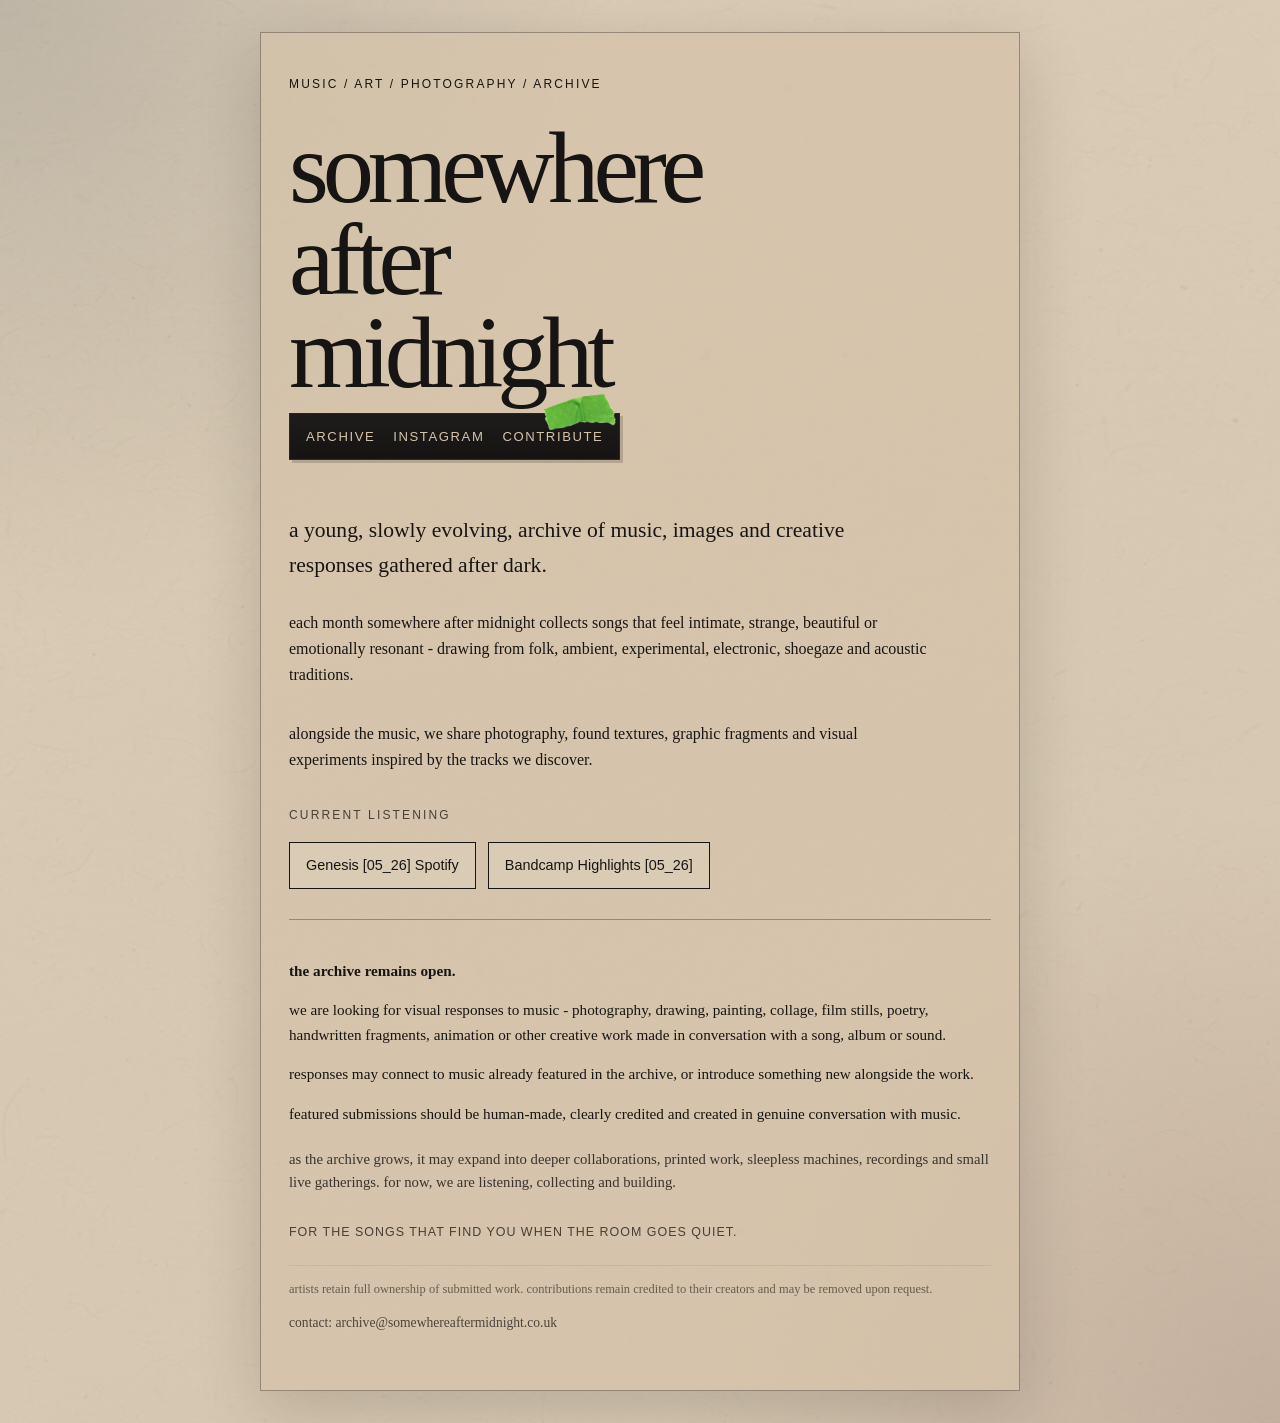
==== index.html @ 9c4469f3 "Add files via upload" ====
<!DOCTYPE html>
<html lang="en">
<head>
  <meta charset="UTF-8" />
  <meta name="viewport" content="width=device-width, initial-scale=1.0" />
  <link rel="icon" type="image/png" href="favicon.png">
  <title>somewhere after midnight</title>

  <style>
    :root {
      --ink: #171513;
      --paper: #d6c4aa;
      --brown: #8a6248;
      --blue: #3d4e5f;
      --green: #4e5a46;
      --burgundy: #6d3f45;
      --fog: #c9c7bd;
    }

    * {
      box-sizing: border-box;
    }

    body {
      margin: 0;
      font-family: Georgia, "Times New Roman", serif;
      background-color: var(--paper);
      background-image: url("images/paper-grain.jpg");
      background-size: 700px;
      background-repeat: repeat;
      color: var(--ink);
      line-height: 1.6;
    }

    .page {
      min-height: 100vh;
      display: flex;
      align-items: center;
      justify-content: center;
      padding: 32px 18px;
      background:
        radial-gradient(circle at top left, rgba(61,78,95,0.18), transparent 32%),
        radial-gradient(circle at bottom right, rgba(109,63,69,0.18), transparent 32%),
        linear-gradient(rgba(214,196,170,0.82), rgba(214,196,170,0.82)),
        url("images/paper-grain.jpg"),
        var(--paper);
      background-size: auto, auto, auto, 1400px, auto;
    }

    .card {
      width: 100%;
      max-width: 760px;
      border: 1px solid rgba(23,21,19,0.35);
      background: rgba(214,196,170,0.72);
      padding: 42px 28px;
      box-shadow: 0 18px 60px rgba(23,21,19,0.16);
    }

    .eyebrow,
    .listen-eyebrow,
    .nav,
    .small {
      font-family: Arial, sans-serif;
      text-transform: uppercase;
      letter-spacing: 0.08em;
    }

    .eyebrow {
      letter-spacing: 0.18em;
      font-size: 0.75rem;
      margin-bottom: 28px;
    }

    h1 {
      font-size: clamp(2.8rem, 9vw, 6.4rem);
      line-height: 0.9;
      font-weight: 400;
      margin: 0 0 14px;
      letter-spacing: -0.06em;
    }

    .hero-tape {
  position: absolute;

  width: 80px;

  top: -20px;
  right: 0px;

  transform: rotate(-7deg);

  pointer-events: none;
}

    .nav {
  display: inline-flex;
  flex-wrap: wrap;
  gap: 18px;

  position: relative;

  background:
    linear-gradient(
      rgba(255,255,255,0.03),
      rgba(0,0,0,0.05)
    ),
    var(--ink);

  color: var(--paper);

  padding: 12px 16px;
  margin: 0 0 32px;

  font-family: Arial, sans-serif;
  font-size: 0.82rem;
  text-transform: uppercase;
  letter-spacing: 0.12em;

  border: 1px solid rgba(255,255,255,0.08);
  box-shadow: 3px 3px 0 rgba(23,21,19,0.18);
}

.nav a {
  color: var(--paper);
  text-decoration: none;
}

.nav a:hover {
  opacity: 0.75;
}

.nav span {
  display: none;
}

    .intro {
      max-width: 620px;
      font-size: clamp(1.1rem, 2.4vw, 1.35rem);
      margin-bottom: 28px;
    }

    .description {
      max-width: 640px;
      margin-bottom: 34px;
      font-size: 1rem;
    }

    .listen-eyebrow {
      letter-spacing: 0.18em;
      font-size: 0.75rem;
      margin-bottom: 16px;
      opacity: 0.75;
    }

    .links {
      display: flex;
      flex-wrap: wrap;
      gap: 12px;
      margin-bottom: 30px;
    }

    a.button {
      display: inline-block;
      border: 1px solid var(--ink);
      color: var(--ink);
      text-decoration: none;
      padding: 11px 16px;
      font-family: Arial, sans-serif;
      font-size: 0.9rem;
      background: rgba(255,255,255,0.12);
    }

    a.button:hover {
      background: var(--ink);
      color: var(--paper);
    }

    .submit {
      border-top: 1px solid rgba(23,21,19,0.35);
      padding-top: 24px;
      font-size: 0.95rem;
    }

    .submit strong {
      font-weight: 700;
    }

    .future {
      margin-top: 22px;
      font-size: 0.92rem;
      opacity: 0.82;
    }

    .small {
      margin-top: 28px;
      font-size: 0.78rem;
      opacity: 0.75;
    }

    .rights {
      margin-top: 22px;
      padding-top: 14px;
      border-top: 1px solid rgba(23,21,19,0.12);
      font-size: 0.78rem;
      opacity: 0.58;
      line-height: 1.5;
    }

    .contact {
      font-size: 0.85rem;
      opacity: 0.72;
    }

    @media (max-width: 820px) {
      .page {
        padding: 18px 10px;
        align-items: flex-start;
      }

      .card {
        padding: 30px 22px;
        max-width: 100%;
        overflow: hidden;
      }

      .eyebrow {
        font-size: 0.58rem;
        letter-spacing: 0.14em;
      }

       .hero-tape {
    width: 60px;

    top: -20px;
    right: -5px;
  }

      .nav {
  font-size: 0.62rem;
  gap: 10px;
  padding: 6px 10px;
  margin-bottom: 20px;
}

      h1 {
        font-size: clamp(3rem, 16vw, 4.4rem);
        line-height: 0.9;
        letter-spacing: -0.075em;
      }

      .intro {
        font-size: 1.25rem;
        line-height: 1.5;
      }

      .description,
      .submit {
        font-size: 0.98rem;
      }

      .links {
        flex-direction: column;
      }

      a.button {
        width: 100%;
        text-align: center;
      }

      .small {
        font-size: 0.72rem;
        line-height: 1.6;
      }

      .rights,
      .contact {
        font-size: 0.82rem;
        overflow-wrap: anywhere;
        word-break: break-word;
      }
    }
  </style>
</head>

<body>
  <main class="page">
    <section class="card">

      <div class="eyebrow">music / art / photography / archive</div>

      <h1>somewhere<br />after<br />midnight</h1>

<div class="nav">
  <a href="archive/">archive</a>
  <a href="https://www.instagram.com/aftermidnight.archive">instagram</a>
  <a href="https://docs.google.com/forms/d/e/1FAIpQLScp1iqGb6Q67rZItI5lgPVKomq35A_J7nNQKUDaHJps1_-Ydw/viewform?usp=publish-editor">contribute</a>
<img src="images/tape.png" class="hero-tape" alt="">
</div>

      <p class="intro">
        a young, slowly evolving, archive of music, images and creative responses gathered after dark.
      </p>

      <p class="description">
        each month somewhere after midnight collects songs that feel intimate, strange, beautiful or emotionally resonant - drawing from folk, ambient, experimental, electronic, shoegaze and acoustic traditions.
      </p>

      <p class="description">
        alongside the music, we share photography, found textures, graphic fragments and visual experiments inspired by the tracks we discover.
      </p>

      <div class="listen-eyebrow">current listening</div>

      <div class="links">
        <a class="button"
           href="https://open.spotify.com/playlist/2b0OfR3LPBjZNXqh3cYZJq?si=fatMV1UbR8G2mc1WmxhvGA&pi=NFl-7i9NSRGnd"
           target="_blank"
           rel="noopener noreferrer">
          Genesis [05_26] Spotify
        </a>

        <a class="button"
           href="https://bandcamp.com/somewhereaftermidnight/playlist/genesis-0526?from=collection&ui_context=playlists"
           target="_blank"
           rel="noopener">
          Bandcamp Highlights [05_26]
        </a>
      </div>

      <div class="submit">
        <p><strong>the archive remains open.</strong></p>

        <p>
          we are looking for visual responses to music - photography, drawing, painting, collage, film stills, poetry, handwritten fragments, animation or other creative work made in conversation with a song, album or sound.
        </p>

        <p>
          responses may connect to music already featured in the archive, or introduce something new alongside the work.
        </p>

        <p>
           featured submissions should be human-made, clearly credited and created in genuine conversation with music.
        </p>

        <p class="future">
          as the archive grows, it may expand into deeper collaborations, printed work, sleepless machines, recordings and small live gatherings. for now, we are listening, collecting and building.
        </p>
      </div>

      <div class="small">for the songs that find you when the room goes quiet.</div>

      <p class="rights">
        artists retain full ownership of submitted work. contributions remain credited to their creators and may be removed upon request.
      </p>

      <p class="contact">contact: archive@somewhereaftermidnight.co.uk</p>

    </section>
  </main>
</body>
</html>
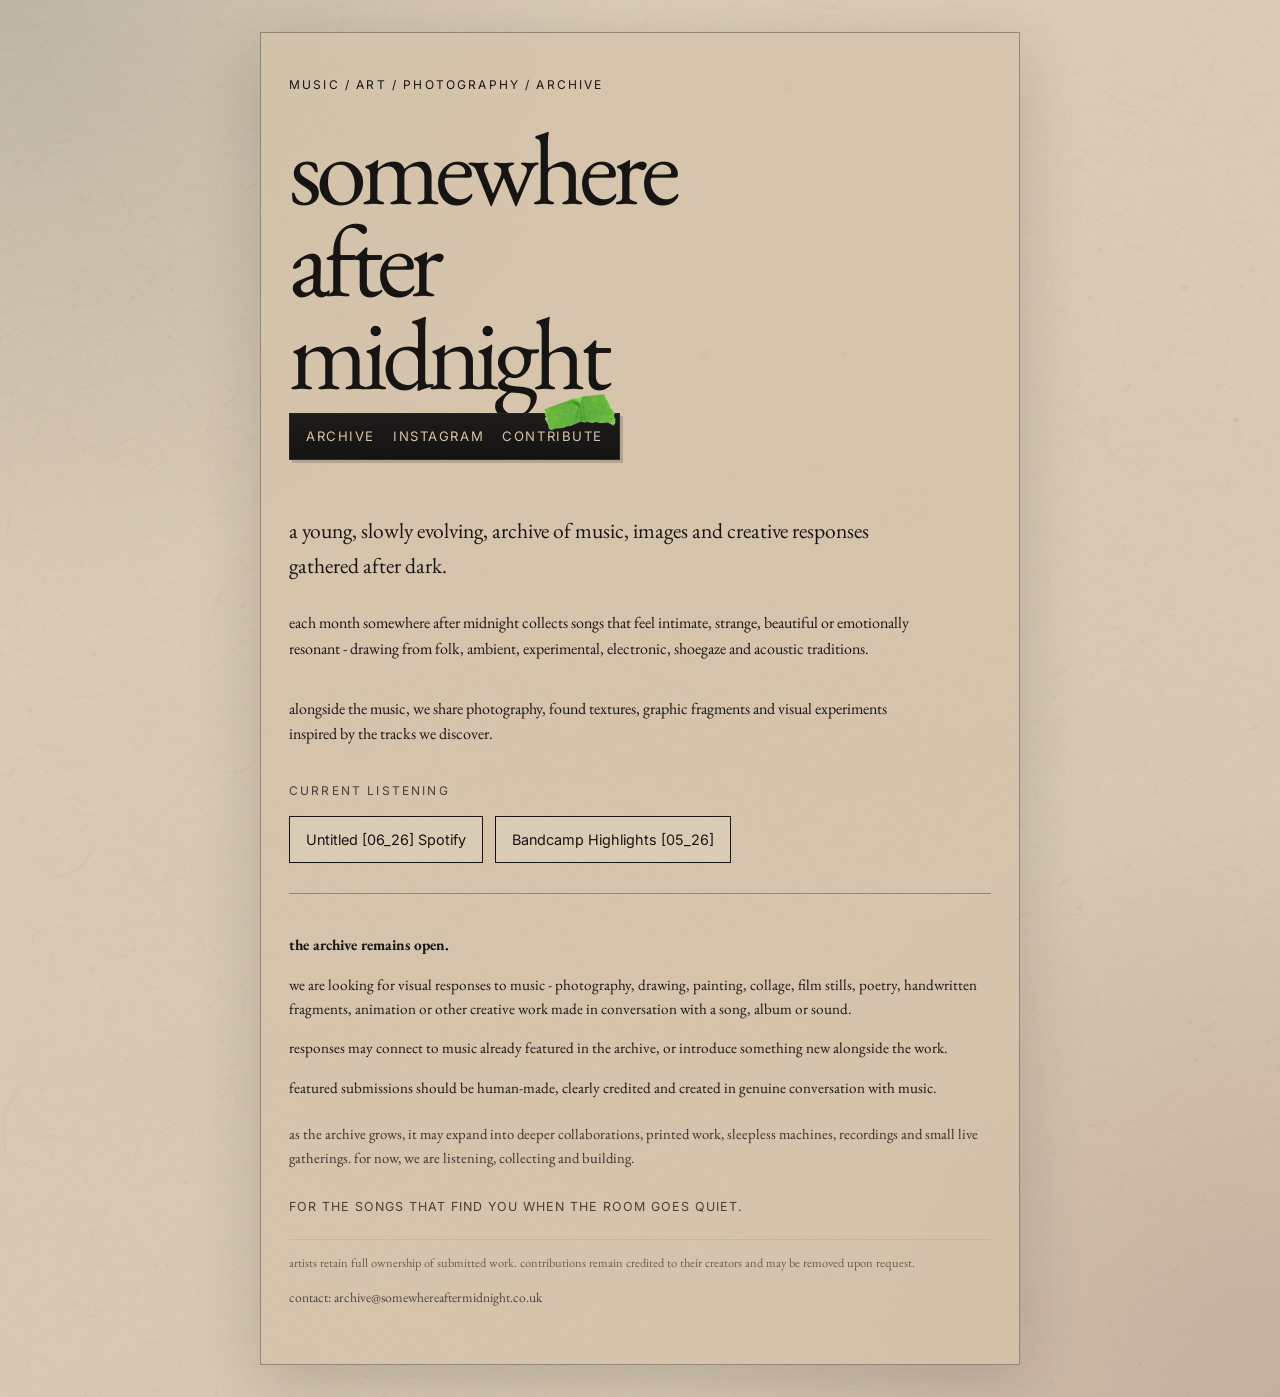
==== commit be38b1e2: "Add files via upload" ====
--- a/index.html
+++ b/index.html
@@ -5,6 +5,11 @@
   <meta name="viewport" content="width=device-width, initial-scale=1.0" />
   <link rel="icon" type="image/png" href="favicon.png">
   <title>somewhere after midnight</title>
+
+  <link rel="preconnect" href="https://fonts.googleapis.com">
+  <link rel="preconnect" href="https://fonts.gstatic.com" crossorigin>
+
+  <link href="https://fonts.googleapis.com/css2?family=EB+Garamond:wght@400;500&family=Inter:wght@400;500;600&display=swap" rel="stylesheet">
 
   <style>
     :root {
@@ -23,7 +28,7 @@
 
     body {
       margin: 0;
-      font-family: Georgia, "Times New Roman", serif;
+      font-family: "EB Garamond", serif;
       background-color: var(--paper);
       background-image: url("images/paper-grain.jpg");
       background-size: 700px;
@@ -60,7 +65,7 @@
     .listen-eyebrow,
     .nav,
     .small {
-      font-family: Arial, sans-serif;
+      font-family: "Inter", sans-serif;
       text-transform: uppercase;
       letter-spacing: 0.08em;
     }
@@ -111,7 +116,7 @@
   padding: 12px 16px;
   margin: 0 0 32px;
 
-  font-family: Arial, sans-serif;
+  font-family: "Inter", sans-serif;
   font-size: 0.82rem;
   text-transform: uppercase;
   letter-spacing: 0.12em;
@@ -165,7 +170,7 @@
       color: var(--ink);
       text-decoration: none;
       padding: 11px 16px;
-      font-family: Arial, sans-serif;
+      font-family: "Inter", sans-serif;
       font-size: 0.9rem;
       background: rgba(255,255,255,0.12);
     }
@@ -313,10 +318,10 @@
 
       <div class="links">
         <a class="button"
-           href="https://open.spotify.com/playlist/2b0OfR3LPBjZNXqh3cYZJq?si=fatMV1UbR8G2mc1WmxhvGA&pi=NFl-7i9NSRGnd"
+           href="https://open.spotify.com/playlist/5sZ4ptDl77V2XDnazWhWUn?si=D3bV9XmWTG6XDdaJuPklLw&pi=sUI_ftvLS16q0"
            target="_blank"
            rel="noopener noreferrer">
-          Genesis [05_26] Spotify
+          Untitled [06_26] Spotify
         </a>
 
         <a class="button"
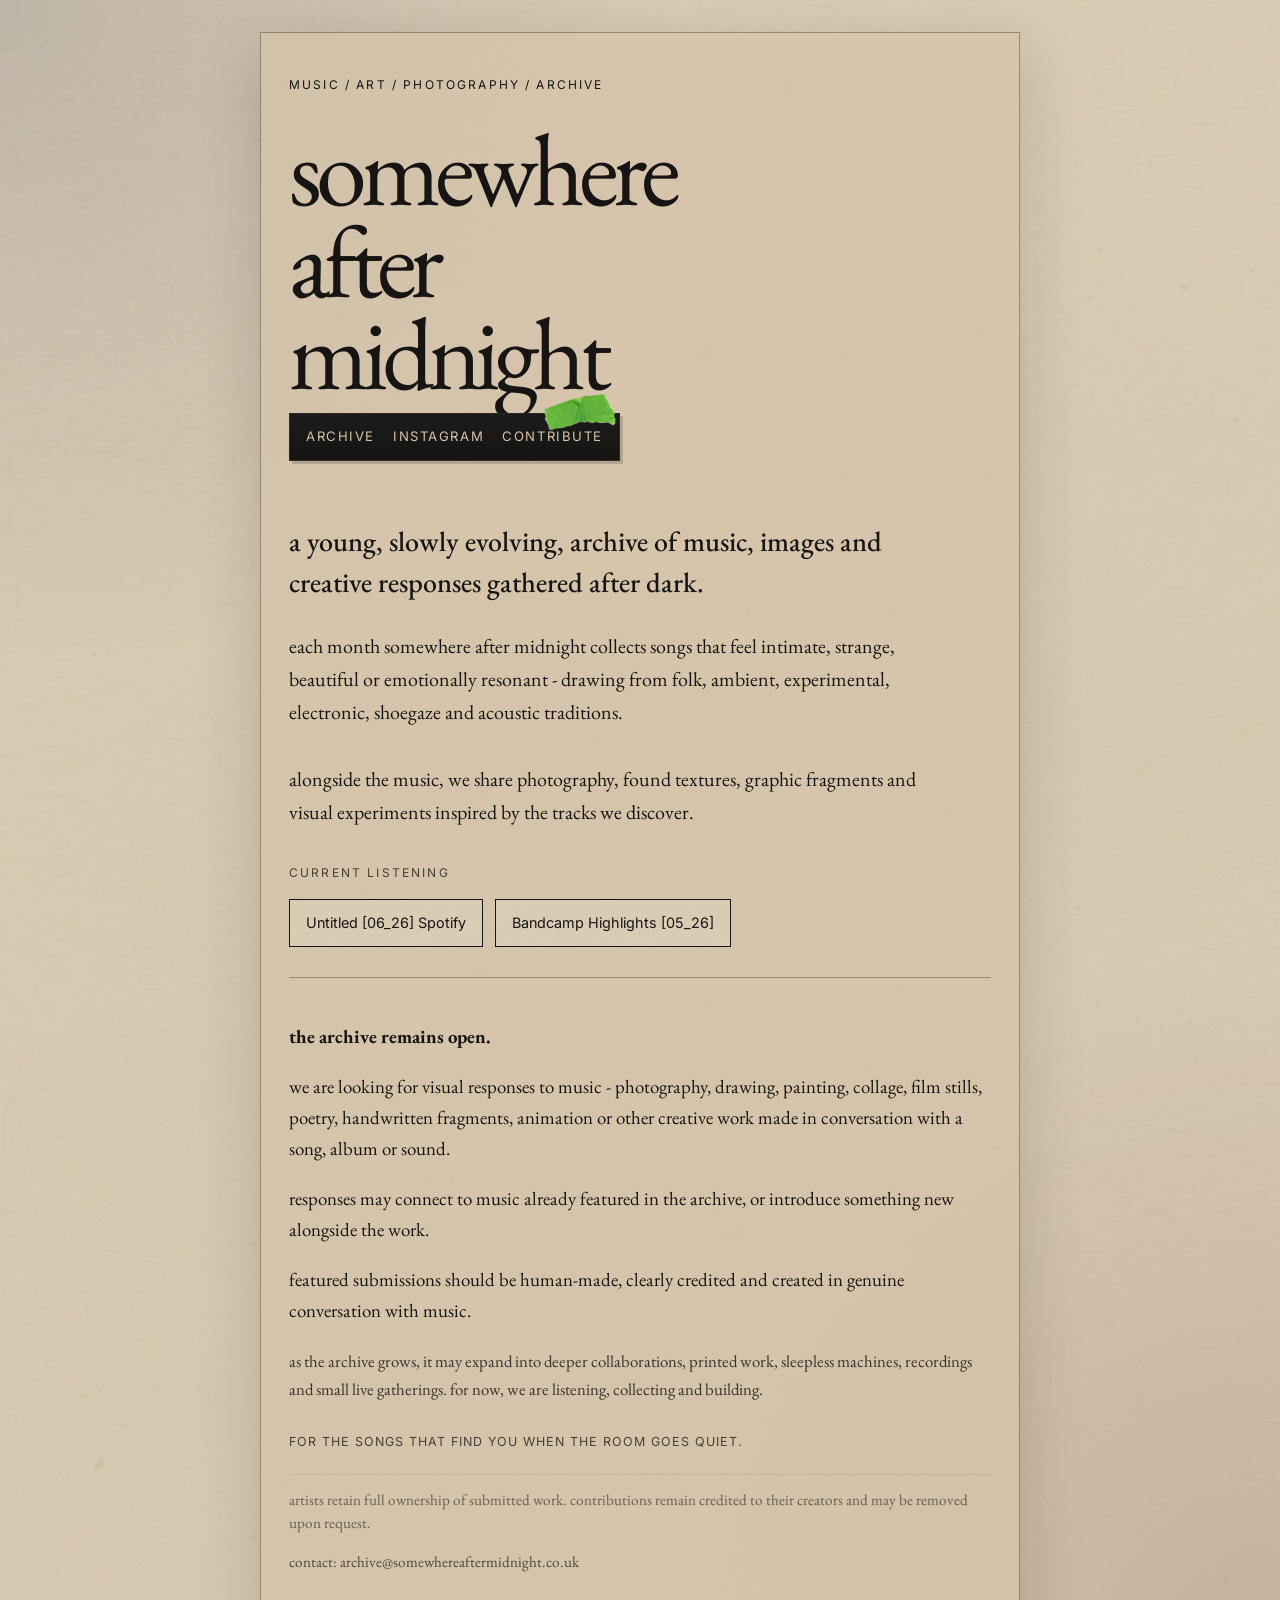
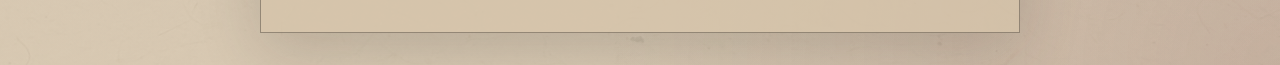
==== commit f00e8ec1: "Add files via upload" ====
--- a/index.html
+++ b/index.html
@@ -27,16 +27,16 @@
     }
 
     body {
-      margin: 0;
-      font-family: "EB Garamond", serif;
-      background-color: var(--paper);
-      background-image: url("images/paper-grain.jpg");
-      background-size: 700px;
-      background-repeat: repeat;
-      color: var(--ink);
-      line-height: 1.6;
-    }
-
+  margin: 0;
+  font-family: "EB Garamond", serif;
+  font-size: 1.25rem;
+  background-color: var(--paper);
+  background-image: url("images/paper-grain.jpg");
+  background-size: 700px;
+  background-repeat: repeat;
+  color: var(--ink);
+  line-height: 1.65;
+}
     .page {
       min-height: 100vh;
       display: flex;
@@ -139,16 +139,18 @@
 }
 
     .intro {
-      max-width: 620px;
-      font-size: clamp(1.1rem, 2.4vw, 1.35rem);
-      margin-bottom: 28px;
-    }
-
+  max-width: 620px;
+  font-size: clamp(1.45rem, 2.8vw, 1.75rem);
+  line-height: 1.45;
+  margin-bottom: 28px;
+  font-weight: 500;
+}
     .description {
-      max-width: 640px;
-      margin-bottom: 34px;
-      font-size: 1rem;
-    }
+  max-width: 640px;
+  margin-bottom: 34px;
+  font-size: 1.25rem;
+  line-height: 1.65;
+}
 
     .listen-eyebrow {
       letter-spacing: 0.18em;
@@ -181,20 +183,21 @@
     }
 
     .submit {
-      border-top: 1px solid rgba(23,21,19,0.35);
-      padding-top: 24px;
-      font-size: 0.95rem;
-    }
+  border-top: 1px solid rgba(23,21,19,0.35);
+  padding-top: 24px;
+  font-size: 1.18rem;
+  line-height: 1.65;
+}
 
     .submit strong {
       font-weight: 700;
     }
 
     .future {
-      margin-top: 22px;
-      font-size: 0.92rem;
-      opacity: 0.82;
-    }
+  margin-top: 22px;
+  font-size: 1.05rem;
+  opacity: 0.82;
+}
 
     .small {
       margin-top: 28px;
@@ -203,18 +206,18 @@
     }
 
     .rights {
-      margin-top: 22px;
-      padding-top: 14px;
-      border-top: 1px solid rgba(23,21,19,0.12);
-      font-size: 0.78rem;
-      opacity: 0.58;
-      line-height: 1.5;
-    }
-
-    .contact {
-      font-size: 0.85rem;
-      opacity: 0.72;
-    }
+  margin-top: 22px;
+  padding-top: 14px;
+  border-top: 1px solid rgba(23,21,19,0.12);
+  font-size: 0.95rem;
+  opacity: 0.58;
+  line-height: 1.5;
+}
+
+.contact {
+  font-size: 0.95rem;
+  opacity: 0.72;
+}
 
     @media (max-width: 820px) {
       .page {
@@ -254,18 +257,15 @@
       }
 
       .intro {
-        font-size: 1.25rem;
-        line-height: 1.5;
-      }
-
-      .description,
-      .submit {
-        font-size: 0.98rem;
-      }
-
-      .links {
-        flex-direction: column;
-      }
+  font-size: 1.25rem;
+  line-height: 1.5;
+}
+
+.description,
+.submit {
+  font-size: 1.08rem;
+  line-height: 1.6;
+}
 
       a.button {
         width: 100%;
@@ -296,7 +296,7 @@
       <h1>somewhere<br />after<br />midnight</h1>
 
 <div class="nav">
-  <a href="archive/">archive</a>
+  <a href="archive/index.html">archive</a>
   <a href="https://www.instagram.com/aftermidnight.archive">instagram</a>
   <a href="https://docs.google.com/forms/d/e/1FAIpQLScp1iqGb6Q67rZItI5lgPVKomq35A_J7nNQKUDaHJps1_-Ydw/viewform?usp=publish-editor">contribute</a>
 <img src="images/tape.png" class="hero-tape" alt="">
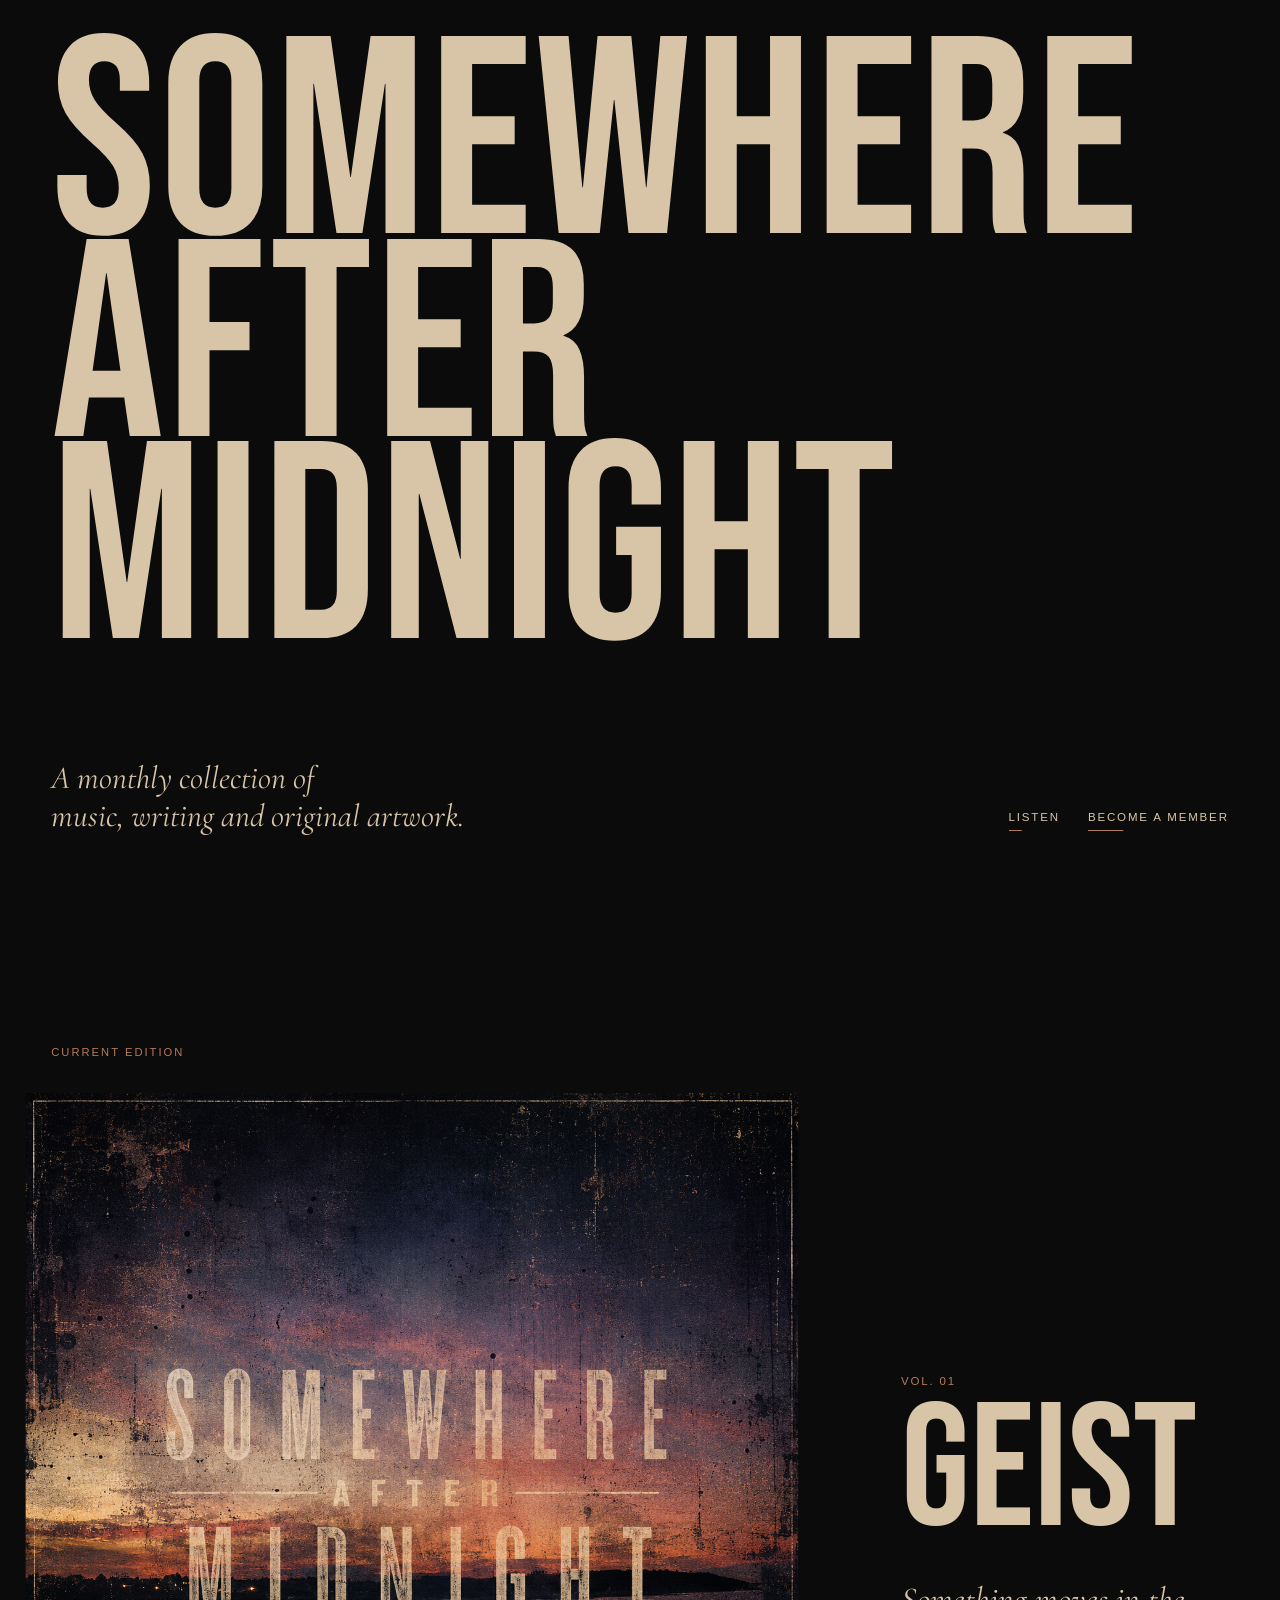
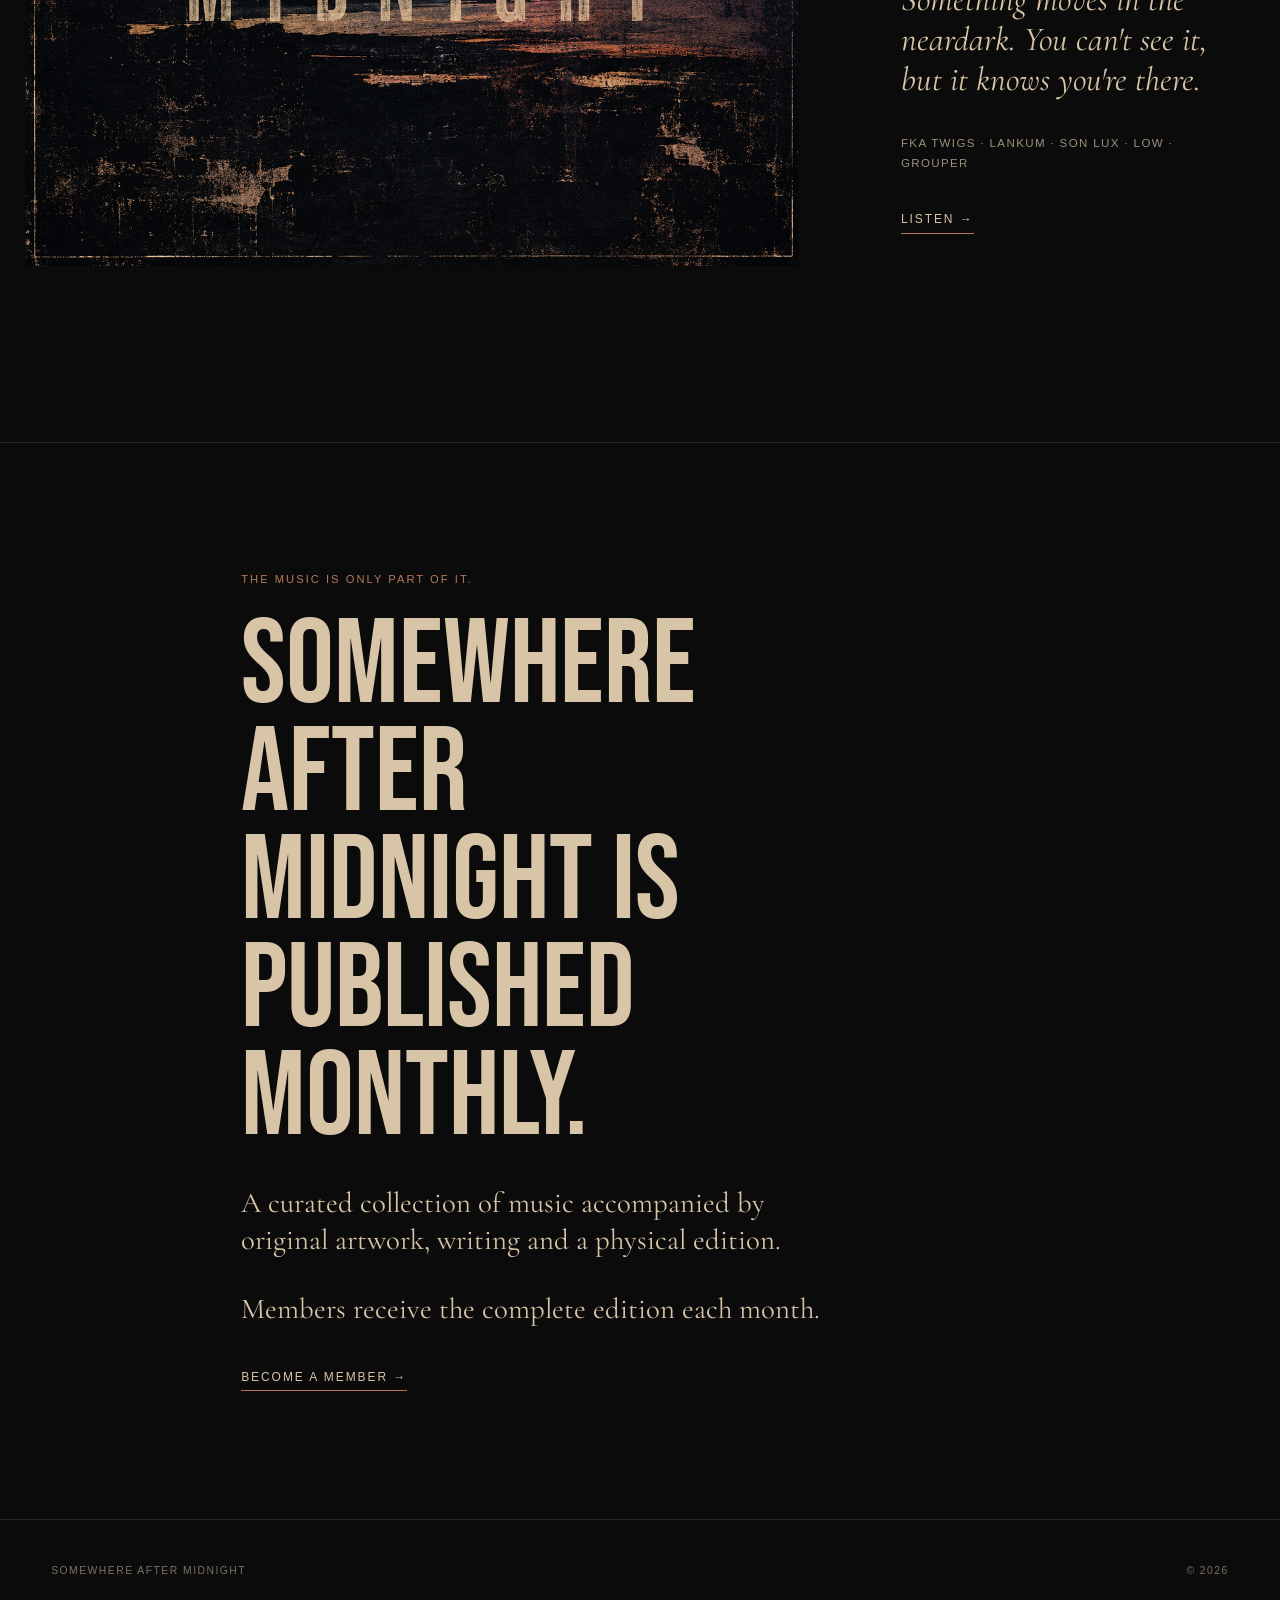
==== commit 8437b831: "Add files via upload" ====
--- a/index.html
+++ b/index.html
@@ -1,366 +1,181 @@
 <!DOCTYPE html>
 <html lang="en">
+
 <head>
-  <meta charset="UTF-8" />
-  <meta name="viewport" content="width=device-width, initial-scale=1.0" />
-  <link rel="icon" type="image/png" href="favicon.png">
-  <title>somewhere after midnight</title>
+    <meta charset="UTF-8">
+    <meta name="viewport" content="width=device-width, initial-scale=1.0">
 
-  <link rel="preconnect" href="https://fonts.googleapis.com">
-  <link rel="preconnect" href="https://fonts.gstatic.com" crossorigin>
+    <title>Somewhere After Midnight</title>
 
-  <link href="https://fonts.googleapis.com/css2?family=EB+Garamond:wght@400;500&family=Inter:wght@400;500;600&display=swap" rel="stylesheet">
+    <meta
+        name="description"
+        content="Somewhere After Midnight — a monthly collection of music, writing and original artwork."
+    >
 
-  <style>
-    :root {
-      --ink: #171513;
-      --paper: #d6c4aa;
-      --brown: #8a6248;
-      --blue: #3d4e5f;
-      --green: #4e5a46;
-      --burgundy: #6d3f45;
-      --fog: #c9c7bd;
-    }
+    <!-- Favicon -->
+    <link rel="icon" type="image/png" href="assets/brand/favicon.png">
 
-    * {
-      box-sizing: border-box;
-    }
+    <!-- Fonts -->
+    <link rel="preconnect" href="https://fonts.googleapis.com">
+    <link rel="preconnect" href="https://fonts.gstatic.com" crossorigin>
+    <link
+        href="https://fonts.googleapis.com/css2?family=Bebas+Neue&family=Cormorant+Garamond:ital,wght@0,400;0,500;1,400&display=swap"
+        rel="stylesheet"
+    >
 
-    body {
-  margin: 0;
-  font-family: "EB Garamond", serif;
-  font-size: 1.25rem;
-  background-color: var(--paper);
-  background-image: url("images/paper-grain.jpg");
-  background-size: 700px;
-  background-repeat: repeat;
-  color: var(--ink);
-  line-height: 1.65;
-}
-    .page {
-      min-height: 100vh;
-      display: flex;
-      align-items: center;
-      justify-content: center;
-      padding: 32px 18px;
-      background:
-        radial-gradient(circle at top left, rgba(61,78,95,0.18), transparent 32%),
-        radial-gradient(circle at bottom right, rgba(109,63,69,0.18), transparent 32%),
-        linear-gradient(rgba(214,196,170,0.82), rgba(214,196,170,0.82)),
-        url("images/paper-grain.jpg"),
-        var(--paper);
-      background-size: auto, auto, auto, 1400px, auto;
-    }
-
-    .card {
-      width: 100%;
-      max-width: 760px;
-      border: 1px solid rgba(23,21,19,0.35);
-      background: rgba(214,196,170,0.72);
-      padding: 42px 28px;
-      box-shadow: 0 18px 60px rgba(23,21,19,0.16);
-    }
-
-    .eyebrow,
-    .listen-eyebrow,
-    .nav,
-    .small {
-      font-family: "Inter", sans-serif;
-      text-transform: uppercase;
-      letter-spacing: 0.08em;
-    }
-
-    .eyebrow {
-      letter-spacing: 0.18em;
-      font-size: 0.75rem;
-      margin-bottom: 28px;
-    }
-
-    h1 {
-      font-size: clamp(2.8rem, 9vw, 6.4rem);
-      line-height: 0.9;
-      font-weight: 400;
-      margin: 0 0 14px;
-      letter-spacing: -0.06em;
-    }
-
-    .hero-tape {
-  position: absolute;
-
-  width: 80px;
-
-  top: -20px;
-  right: 0px;
-
-  transform: rotate(-7deg);
-
-  pointer-events: none;
-}
-
-    .nav {
-  display: inline-flex;
-  flex-wrap: wrap;
-  gap: 18px;
-
-  position: relative;
-
-  background:
-    linear-gradient(
-      rgba(255,255,255,0.03),
-      rgba(0,0,0,0.05)
-    ),
-    var(--ink);
-
-  color: var(--paper);
-
-  padding: 12px 16px;
-  margin: 0 0 32px;
-
-  font-family: "Inter", sans-serif;
-  font-size: 0.82rem;
-  text-transform: uppercase;
-  letter-spacing: 0.12em;
-
-  border: 1px solid rgba(255,255,255,0.08);
-  box-shadow: 3px 3px 0 rgba(23,21,19,0.18);
-}
-
-.nav a {
-  color: var(--paper);
-  text-decoration: none;
-}
-
-.nav a:hover {
-  opacity: 0.75;
-}
-
-.nav span {
-  display: none;
-}
-
-    .intro {
-  max-width: 620px;
-  font-size: clamp(1.45rem, 2.8vw, 1.75rem);
-  line-height: 1.45;
-  margin-bottom: 28px;
-  font-weight: 500;
-}
-    .description {
-  max-width: 640px;
-  margin-bottom: 34px;
-  font-size: 1.25rem;
-  line-height: 1.65;
-}
-
-    .listen-eyebrow {
-      letter-spacing: 0.18em;
-      font-size: 0.75rem;
-      margin-bottom: 16px;
-      opacity: 0.75;
-    }
-
-    .links {
-      display: flex;
-      flex-wrap: wrap;
-      gap: 12px;
-      margin-bottom: 30px;
-    }
-
-    a.button {
-      display: inline-block;
-      border: 1px solid var(--ink);
-      color: var(--ink);
-      text-decoration: none;
-      padding: 11px 16px;
-      font-family: "Inter", sans-serif;
-      font-size: 0.9rem;
-      background: rgba(255,255,255,0.12);
-    }
-
-    a.button:hover {
-      background: var(--ink);
-      color: var(--paper);
-    }
-
-    .submit {
-  border-top: 1px solid rgba(23,21,19,0.35);
-  padding-top: 24px;
-  font-size: 1.18rem;
-  line-height: 1.65;
-}
-
-    .submit strong {
-      font-weight: 700;
-    }
-
-    .future {
-  margin-top: 22px;
-  font-size: 1.05rem;
-  opacity: 0.82;
-}
-
-    .small {
-      margin-top: 28px;
-      font-size: 0.78rem;
-      opacity: 0.75;
-    }
-
-    .rights {
-  margin-top: 22px;
-  padding-top: 14px;
-  border-top: 1px solid rgba(23,21,19,0.12);
-  font-size: 0.95rem;
-  opacity: 0.58;
-  line-height: 1.5;
-}
-
-.contact {
-  font-size: 0.95rem;
-  opacity: 0.72;
-}
-
-    @media (max-width: 820px) {
-      .page {
-        padding: 18px 10px;
-        align-items: flex-start;
-      }
-
-      .card {
-        padding: 30px 22px;
-        max-width: 100%;
-        overflow: hidden;
-      }
-
-      .eyebrow {
-        font-size: 0.58rem;
-        letter-spacing: 0.14em;
-      }
-
-       .hero-tape {
-    width: 60px;
-
-    top: -20px;
-    right: -5px;
-  }
-
-      .nav {
-  font-size: 0.62rem;
-  gap: 10px;
-  padding: 6px 10px;
-  margin-bottom: 20px;
-}
-
-      h1 {
-        font-size: clamp(3rem, 16vw, 4.4rem);
-        line-height: 0.9;
-        letter-spacing: -0.075em;
-      }
-
-      .intro {
-  font-size: 1.25rem;
-  line-height: 1.5;
-}
-
-.description,
-.submit {
-  font-size: 1.08rem;
-  line-height: 1.6;
-}
-
-      a.button {
-        width: 100%;
-        text-align: center;
-      }
-
-      .small {
-        font-size: 0.72rem;
-        line-height: 1.6;
-      }
-
-      .rights,
-      .contact {
-        font-size: 0.82rem;
-        overflow-wrap: anywhere;
-        word-break: break-word;
-      }
-    }
-  </style>
+    <!-- Styles -->
+    <link rel="stylesheet" href="styles.css">
 </head>
 
+
 <body>
-  <main class="page">
-    <section class="card">
 
-      <div class="eyebrow">music / art / photography / archive</div>
+    <!-- =====================================================
+         HERO
+    ====================================================== -->
 
-      <h1>somewhere<br />after<br />midnight</h1>
+    <header class="hero">
 
-<div class="nav">
-  <a href="archive/index.html">archive</a>
-  <a href="https://www.instagram.com/aftermidnight.archive">instagram</a>
-  <a href="https://docs.google.com/forms/d/e/1FAIpQLScp1iqGb6Q67rZItI5lgPVKomq35A_J7nNQKUDaHJps1_-Ydw/viewform?usp=publish-editor">contribute</a>
-<img src="images/tape.png" class="hero-tape" alt="">
-</div>
+        <div class="hero__inner">
 
-      <p class="intro">
-        a young, slowly evolving, archive of music, images and creative responses gathered after dark.
-      </p>
+            <h1 class="hero__title">
+                <span>Somewhere</span>
+                <span>After</span>
+                <span>Midnight</span>
+            </h1>
 
-      <p class="description">
-        each month somewhere after midnight collects songs that feel intimate, strange, beautiful or emotionally resonant - drawing from folk, ambient, experimental, electronic, shoegaze and acoustic traditions.
-      </p>
+            <div class="hero__lower">
 
-      <p class="description">
-        alongside the music, we share photography, found textures, graphic fragments and visual experiments inspired by the tracks we discover.
-      </p>
+                <p class="hero__intro">
+                    A monthly collection of<br>
+                    music, writing and original artwork.
+                </p>
 
-      <div class="listen-eyebrow">current listening</div>
+                <nav class="hero__links" aria-label="Primary navigation">
+                    <a href="#current">Listen</a>
+                    <a href="#membership">Become a member</a>
+                </nav>
 
-      <div class="links">
-        <a class="button"
-           href="https://open.spotify.com/playlist/5sZ4ptDl77V2XDnazWhWUn?si=D3bV9XmWTG6XDdaJuPklLw&pi=sUI_ftvLS16q0"
-           target="_blank"
-           rel="noopener noreferrer">
-          Untitled [06_26] Spotify
-        </a>
+            </div>
 
-        <a class="button"
-           href="https://bandcamp.com/somewhereaftermidnight/playlist/genesis-0526?from=collection&ui_context=playlists"
-           target="_blank"
-           rel="noopener">
-          Bandcamp Highlights [05_26]
-        </a>
-      </div>
+        </div>
 
-      <div class="submit">
-        <p><strong>the archive remains open.</strong></p>
+
+    </header>
+
+
+    <main>
+
+        <!-- =================================================
+             CURRENT EDITION
+        ================================================== -->
+
+        <section class="edition" id="current">
+
+            <div class="edition__label">
+                Current Edition
+            </div>
+
+            <div class="edition__layout">
+
+                <div class="edition__artwork">
+
+                    <img
+                        src="assets/editions/01/artwork.png"
+                        alt="Artwork for Somewhere After Midnight Vol. 01 — Geist"
+                    >
+
+                </div>
+
+
+                <div class="edition__content">
+
+                    <p class="edition__number">
+                        Vol. 01
+                    </p>
+
+                    <h2 class="edition__title">
+                        Geist
+                    </h2>
+
+                    <p class="edition__description">
+                        Something moves in the neardark.
+                        You can't see it, but it knows you're there.
+                    </p>
+
+                    <p class="edition__artists">
+                        FKA twigs · Lankum · Son Lux · Low · Grouper
+                    </p>
+
+                    <a class="text-link" href="listen/01/">
+                        Listen →
+                    </a>
+
+                </div>
+
+            </div>
+
+        </section>
+
+
+        <!-- =================================================
+             MEMBERSHIP
+        ================================================== -->
+
+        <section class="membership" id="membership">
+
+            <div class="membership__inner">
+
+                <p class="membership__eyebrow">
+                    The music is only part of it.
+                </p>
+
+                <h2 class="membership__title">
+                    Somewhere After Midnight is published monthly.
+                </h2>
+
+                <p class="membership__copy">
+                    A curated collection of music accompanied by
+                    original artwork, writing and a physical edition.
+                </p>
+
+                <p class="membership__copy">
+                    Members receive the complete edition each month.
+                </p>
+
+                <!-- Replace # with your Buy Me a Coffee membership URL -->
+                <a
+                    class="text-link membership__link"
+                    href="#"
+                    target="_blank"
+                    rel="noopener noreferrer"
+                >
+                    Become a member →
+                </a>
+
+            </div>
+
+        </section>
+
+    </main>
+
+
+    <!-- =====================================================
+         FOOTER
+    ====================================================== -->
+
+    <footer class="footer">
 
         <p>
-          we are looking for visual responses to music - photography, drawing, painting, collage, film stills, poetry, handwritten fragments, animation or other creative work made in conversation with a song, album or sound.
+            Somewhere After Midnight
         </p>
 
         <p>
-          responses may connect to music already featured in the archive, or introduce something new alongside the work.
+            &copy; <span id="year">2026</span>
         </p>
 
-        <p>
-           featured submissions should be human-made, clearly credited and created in genuine conversation with music.
-        </p>
+    </footer>
 
-        <p class="future">
-          as the archive grows, it may expand into deeper collaborations, printed work, sleepless machines, recordings and small live gatherings. for now, we are listening, collecting and building.
-        </p>
-      </div>
+</body>
 
-      <div class="small">for the songs that find you when the room goes quiet.</div>
-
-      <p class="rights">
-        artists retain full ownership of submitted work. contributions remain credited to their creators and may be removed upon request.
-      </p>
-
-      <p class="contact">contact: archive@somewhereaftermidnight.co.uk</p>
-
-    </section>
-  </main>
-</body>
-</html>
+</html>
--- a/styles.css
+++ b/styles.css
@@ -0,0 +1,416 @@
+:root {
+    --ink: #0B0B0C;
+    --paper: #D8C4A7;
+    --copper: #B57A59;
+    --charcoal: #131315;
+
+    --display: "Bebas Neue", sans-serif;
+    --editorial: "Cormorant Garamond", serif;
+    --ui: Arial, Helvetica, sans-serif;
+
+    --page-width: 1400px;
+    --side-padding: clamp(1.25rem, 4vw, 4rem);
+}
+
+
+/* =========================================================
+   RESET
+========================================================= */
+
+*,
+*::before,
+*::after {
+    box-sizing: border-box;
+}
+
+html {
+    scroll-behavior: smooth;
+}
+
+body {
+    margin: 0;
+    background: var(--ink);
+    color: var(--paper);
+    font-family: var(--editorial);
+    line-height: 1.5;
+    overflow-x: hidden;
+}
+
+img {
+    display: block;
+    width: 100%;
+    height: auto;
+}
+
+a {
+    color: inherit;
+    text-decoration: none;
+}
+
+a:focus-visible {
+    outline: 2px solid var(--copper);
+    outline-offset: 5px;
+}
+
+
+/* =========================================================
+   HERO
+========================================================= */
+
+.hero {
+    min-height: 100svh;
+    position: relative;
+    display: flex;
+    flex-direction: column;
+    justify-content: space-between;
+    padding: 2rem var(--side-padding) 0;
+    overflow: hidden;
+}
+
+.hero__inner {
+    width: 100%;
+    max-width: var(--page-width);
+    margin: 0 auto;
+    position: relative;
+    z-index: 2;
+}
+
+.hero__title {
+    margin: 0;
+    font-family: var(--display);
+    font-size: clamp(5.4rem, 22vw, 18rem);
+    line-height: 0.72;
+    letter-spacing: 0.01em;
+    font-weight: 400;
+    text-transform: uppercase;
+}
+
+.hero__title span {
+    display: block;
+}
+
+.hero__lower {
+    margin-top: clamp(3rem, 8vw, 7rem);
+    display: flex;
+    flex-direction: column;
+    gap: 2rem;
+}
+
+.hero__intro {
+    margin: 0;
+    max-width: 28rem;
+    font-size: clamp(1.3rem, 2.5vw, 2rem);
+    line-height: 1.2;
+    font-style: italic;
+}
+
+.hero__links {
+    display: flex;
+    flex-wrap: wrap;
+    gap: 1.75rem;
+    font-family: var(--ui);
+    font-size: 0.72rem;
+    letter-spacing: 0.16em;
+    text-transform: uppercase;
+}
+
+.hero__links a {
+    position: relative;
+    padding-bottom: 0.35rem;
+}
+
+.hero__links a::after {
+    content: "";
+    position: absolute;
+    left: 0;
+    bottom: 0;
+    width: 100%;
+    height: 1px;
+    background: var(--copper);
+    transform: scaleX(0.25);
+    transform-origin: left;
+    transition: transform 180ms ease;
+}
+
+.hero__links a:hover::after,
+.hero__links a:focus-visible::after {
+    transform: scaleX(1);
+}
+
+
+/* =========================================================
+   CURRENT EDITION
+========================================================= */
+
+.edition {
+    max-width: var(--page-width);
+    margin: 0 auto;
+    padding: clamp(5rem, 10vw, 10rem) var(--side-padding);
+}
+
+.edition__label {
+    margin-bottom: 2rem;
+    font-family: var(--ui);
+    font-size: 0.7rem;
+    letter-spacing: 0.18em;
+    text-transform: uppercase;
+    color: var(--copper);
+}
+
+.edition__layout {
+    display: grid;
+    gap: 2.5rem;
+}
+
+.edition__artwork {
+    overflow: hidden;
+    background: var(--charcoal);
+}
+
+.edition__artwork img {
+    aspect-ratio: 1 / 1;
+    object-fit: cover;
+}
+
+.edition__content {
+    align-self: end;
+}
+
+.edition__number {
+    margin: 0 0 0.5rem;
+    font-family: var(--ui);
+    font-size: 0.72rem;
+    letter-spacing: 0.16em;
+    text-transform: uppercase;
+    color: var(--copper);
+}
+
+.edition__title {
+    margin: 0;
+    font-family: var(--display);
+    font-size: clamp(5rem, 18vw, 11rem);
+    line-height: 0.85;
+    font-weight: 400;
+    text-transform: uppercase;
+}
+
+.edition__description {
+    max-width: 33rem;
+    margin: 2rem 0 0;
+    font-size: clamp(1.35rem, 2.7vw, 2.1rem);
+    line-height: 1.2;
+    font-style: italic;
+}
+
+.edition__artists {
+    max-width: 38rem;
+    margin: 2rem 0;
+    font-family: var(--ui);
+    font-size: 0.72rem;
+    line-height: 1.8;
+    letter-spacing: 0.12em;
+    text-transform: uppercase;
+    opacity: 0.72;
+}
+
+
+/* =========================================================
+   TEXT LINKS
+========================================================= */
+
+.text-link {
+    display: inline-block;
+    position: relative;
+    padding-bottom: 0.35rem;
+    font-family: var(--ui);
+    font-size: 0.75rem;
+    letter-spacing: 0.16em;
+    text-transform: uppercase;
+}
+
+.text-link::after {
+    content: "";
+    position: absolute;
+    left: 0;
+    bottom: 0;
+    width: 100%;
+    height: 1px;
+    background: var(--copper);
+    transform-origin: left;
+    transition: transform 180ms ease;
+}
+
+.text-link:hover::after,
+.text-link:focus-visible::after {
+    transform: scaleX(0.4);
+}
+
+
+/* =========================================================
+   MEMBERSHIP
+========================================================= */
+
+.membership {
+    border-top: 1px solid rgba(216, 196, 167, 0.16);
+    border-bottom: 1px solid rgba(216, 196, 167, 0.16);
+}
+
+.membership__inner {
+    max-width: 900px;
+    margin: 0 auto;
+    padding: clamp(5rem, 10vw, 9rem) var(--side-padding);
+}
+
+.membership__eyebrow {
+    margin: 0 0 1.5rem;
+    font-family: var(--ui);
+    font-size: 0.7rem;
+    letter-spacing: 0.18em;
+    text-transform: uppercase;
+    color: var(--copper);
+}
+
+.membership__title {
+    margin: 0;
+    max-width: 12ch;
+    font-family: var(--display);
+    font-size: clamp(3.5rem, 10vw, 7.5rem);
+    line-height: 0.9;
+    font-weight: 400;
+    text-transform: uppercase;
+}
+
+.membership__copy {
+    max-width: 38rem;
+    margin: 2rem 0 0;
+    font-size: clamp(1.25rem, 2.4vw, 1.8rem);
+    line-height: 1.3;
+}
+
+.membership__link {
+    margin-top: 2.5rem;
+}
+
+
+/* =========================================================
+   FOOTER
+========================================================= */
+
+.footer {
+    max-width: var(--page-width);
+    margin: 0 auto;
+    padding: 2rem var(--side-padding) 3rem;
+    display: flex;
+    justify-content: space-between;
+    gap: 2rem;
+    font-family: var(--ui);
+    font-size: 0.65rem;
+    letter-spacing: 0.14em;
+    text-transform: uppercase;
+    opacity: 0.55;
+}
+
+
+/* =========================================================
+   DESKTOP
+========================================================= */
+
+@media (min-width: 800px) {
+
+    .hero {
+        padding-top: 3rem;
+    }
+
+    .hero__lower {
+        flex-direction: row;
+        justify-content: space-between;
+        align-items: end;
+    }
+
+    .hero__links {
+        padding-bottom: 0.25rem;
+    }
+
+    .edition__layout {
+        grid-template-columns: minmax(0, 1.65fr) minmax(280px, 0.7fr);
+        gap: clamp(3rem, 6vw, 7rem);
+        align-items: end;
+    }
+
+    .edition__artwork {
+        width: 100%;
+    }
+
+    .edition__content {
+        padding-bottom: 2rem;
+    }
+}
+
+
+/* =========================================================
+   LARGE DESKTOP
+========================================================= */
+
+@media (min-width: 1200px) {
+
+    .hero__title {
+        max-width: 9ch;
+    }
+
+    .edition {
+        padding-top: 9rem;
+        padding-bottom: 11rem;
+    }
+
+    .edition__artwork {
+        transform: translateX(-2vw);
+    }
+}
+
+
+/* =========================================================
+   SMALL MOBILE
+========================================================= */
+
+@media (max-width: 480px) {
+
+    .hero {
+        padding-top: 1.25rem;
+    }
+
+    .hero__title {
+        font-size: clamp(4.9rem, 24vw, 7rem);
+    }
+
+    .edition {
+        padding-left: 1.25rem;
+        padding-right: 1.25rem;
+    }
+
+    .edition__title {
+        font-size: clamp(5rem, 25vw, 8rem);
+    }
+
+    .footer {
+        flex-direction: column;
+        gap: 0.4rem;
+    }
+}
+
+
+/* =========================================================
+   REDUCED MOTION
+========================================================= */
+
+@media (prefers-reduced-motion: reduce) {
+
+    html {
+        scroll-behavior: auto;
+    }
+
+    *,
+    *::before,
+    *::after {
+        transition: none !important;
+    }
+}
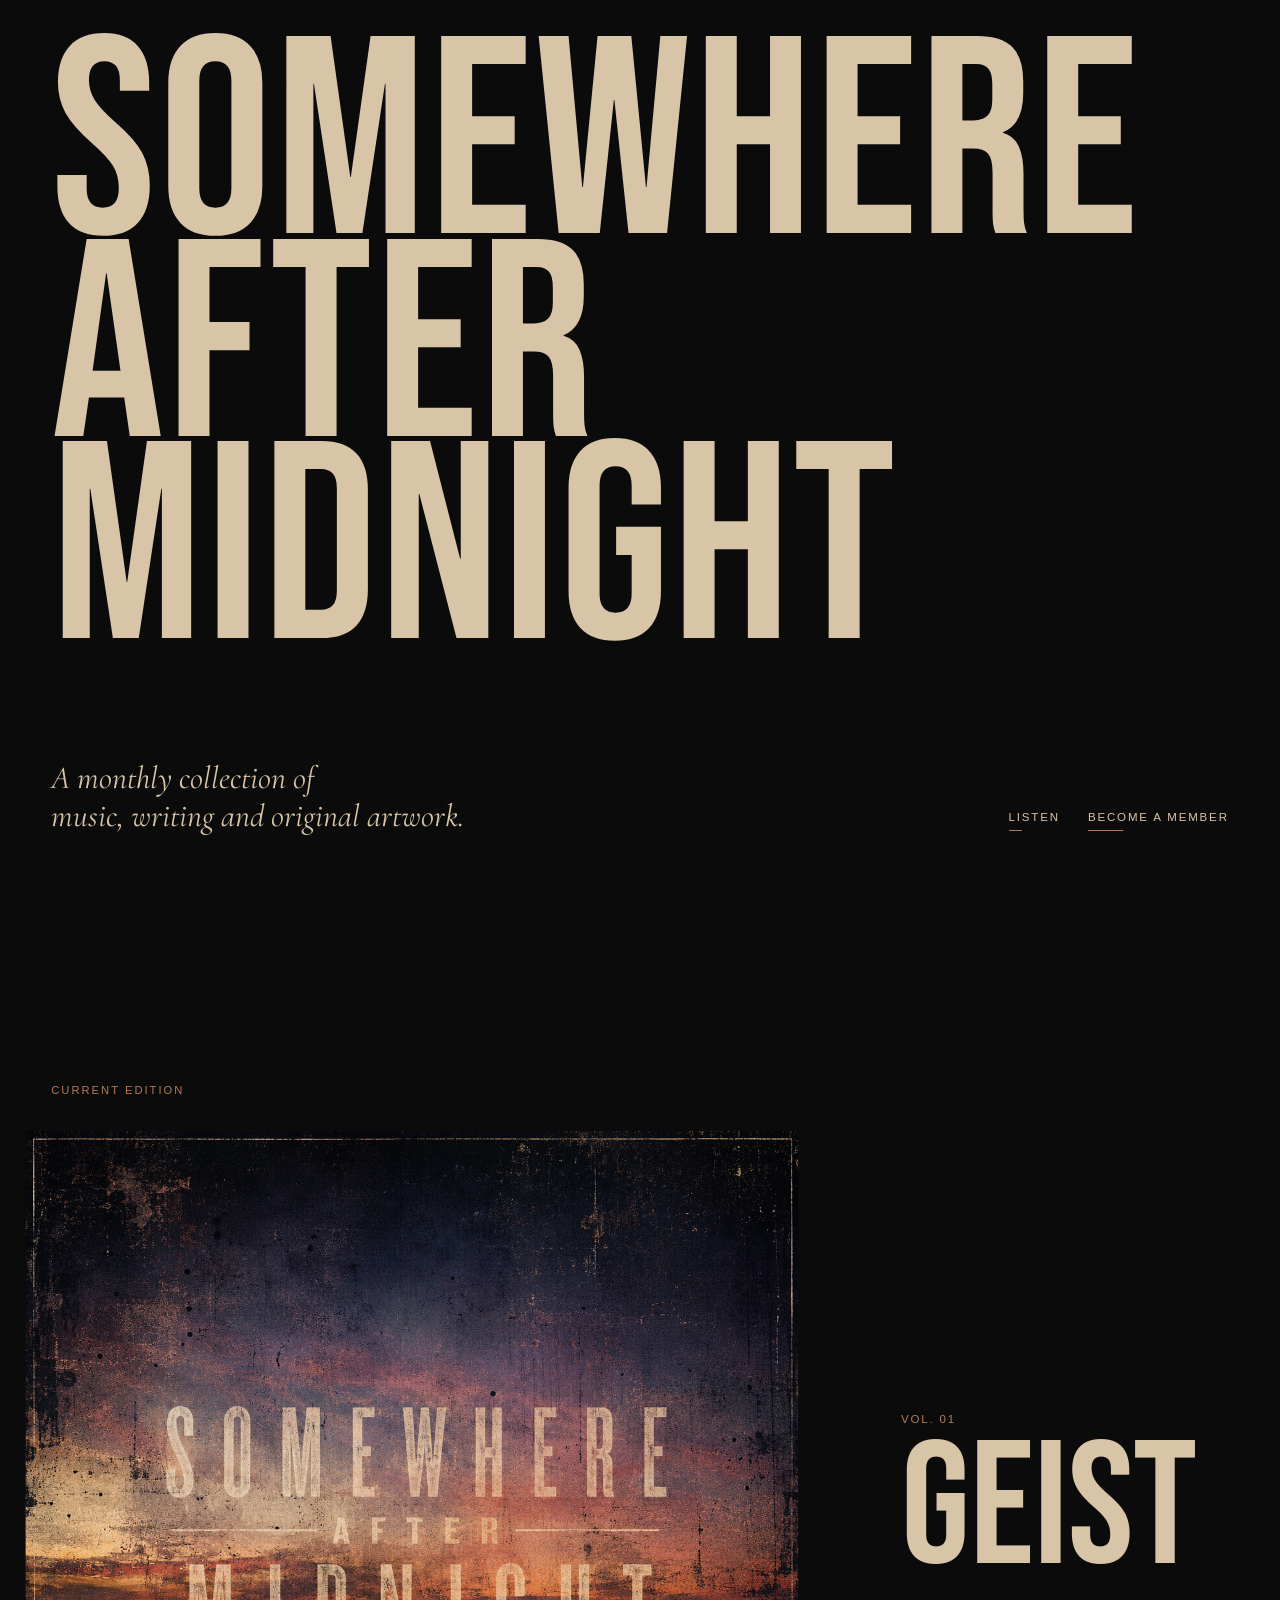
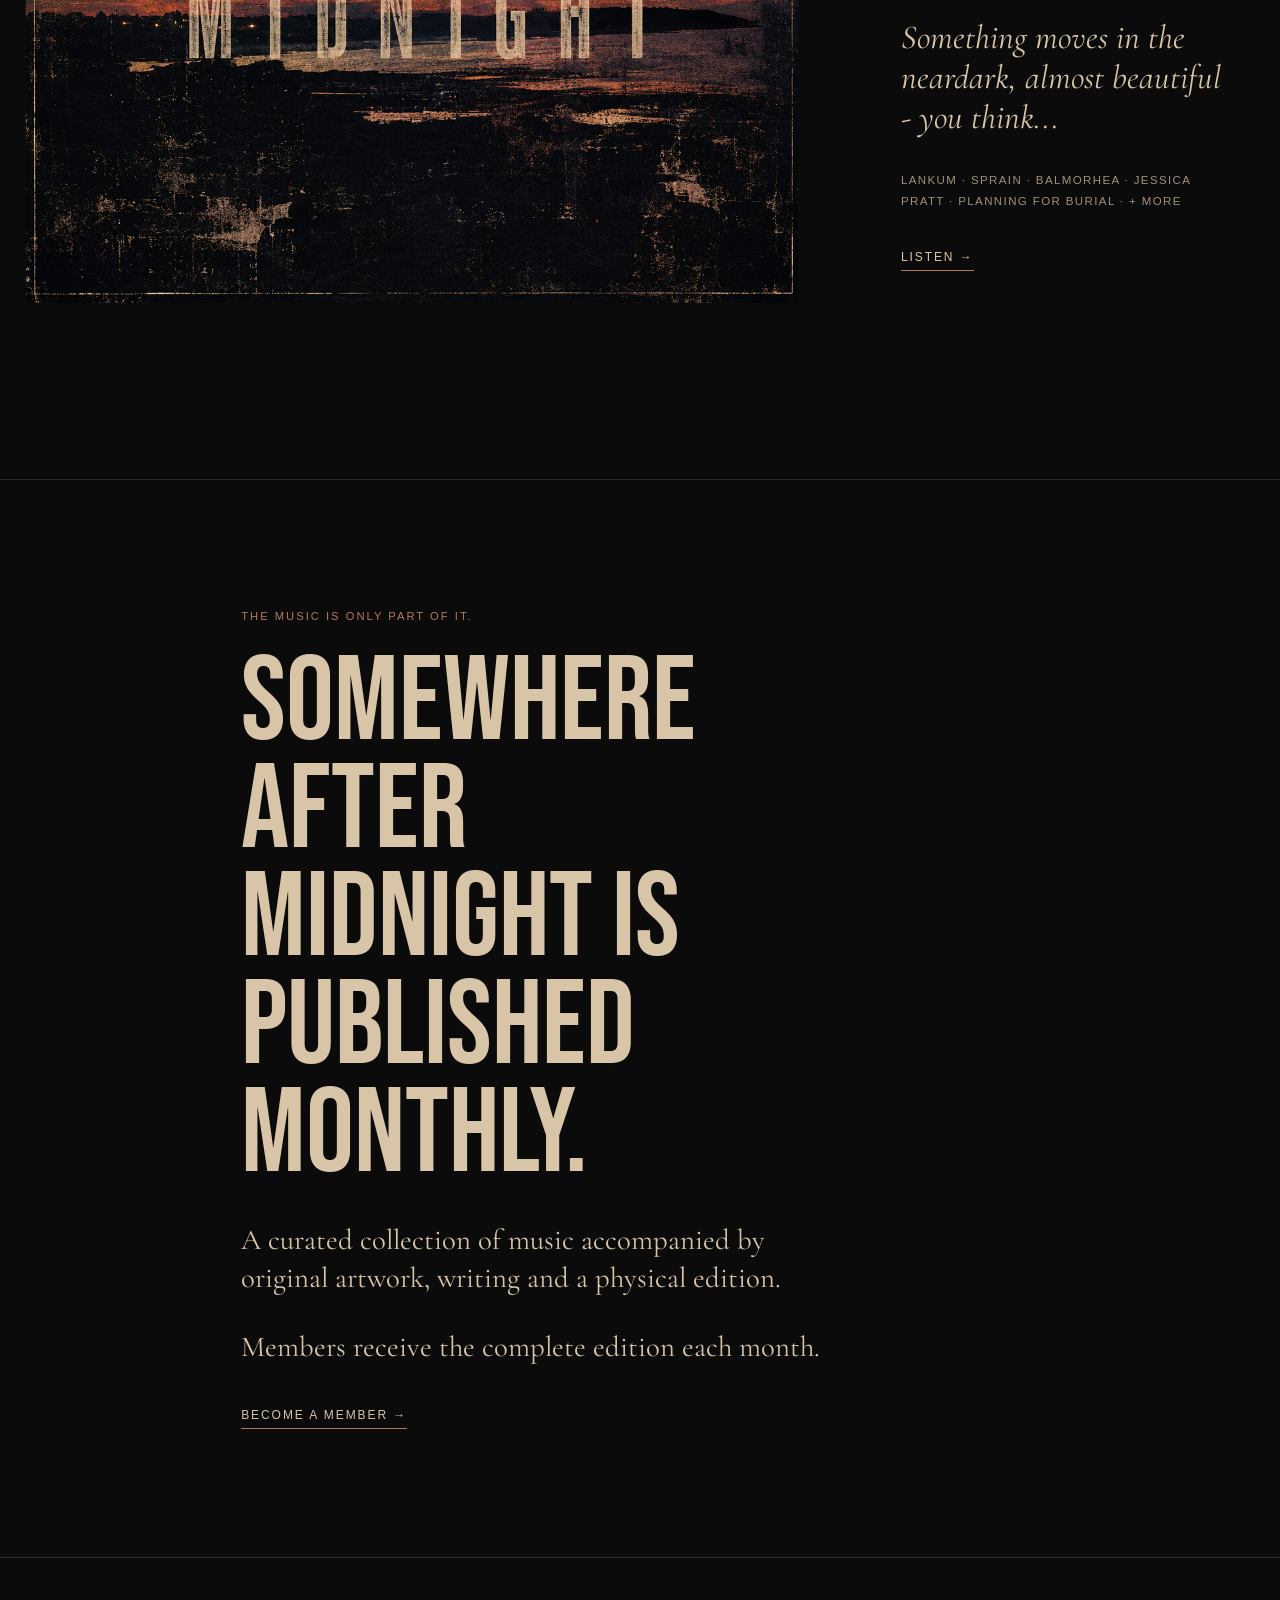
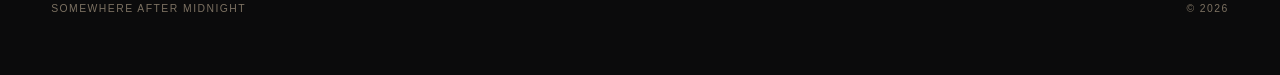
==== commit 43f5ad28: "Add files via upload" ====
--- a/index.html
+++ b/index.html
@@ -99,12 +99,12 @@
                     </h2>
 
                     <p class="edition__description">
-                        Something moves in the neardark.
-                        You can't see it, but it knows you're there.
+                        Something moves in the neardark, almost
+                        beautiful - you think...
                     </p>
 
                     <p class="edition__artists">
-                        FKA twigs · Lankum · Son Lux · Low · Grouper
+                        Lankum · Sprain · Balmorhea · Jessica Pratt · Planning for Burial · + more
                     </p>
 
                     <a class="text-link" href="listen/01/">
@@ -146,7 +146,7 @@
                 <!-- Replace # with your Buy Me a Coffee membership URL -->
                 <a
                     class="text-link membership__link"
-                    href="#"
+                    href="https://buymeacoffee.com/somewhereaftermidnight"
                     target="_blank"
                     rel="noopener noreferrer"
                 >
--- a/styles.css
+++ b/styles.css
@@ -58,12 +58,11 @@
 ========================================================= */
 
 .hero {
-    min-height: 100svh;
+    min-height: auto;
     position: relative;
     display: flex;
     flex-direction: column;
-    justify-content: space-between;
-    padding: 2rem var(--side-padding) 0;
+    padding: 2rem var(--side-padding) clamp(5rem, 8vw, 7rem);
     overflow: hidden;
 }
 
@@ -145,7 +144,10 @@
 .edition {
     max-width: var(--page-width);
     margin: 0 auto;
-    padding: clamp(5rem, 10vw, 10rem) var(--side-padding);
+    padding:
+        clamp(3rem, 6vw, 6rem)
+        var(--side-padding)
+        clamp(5rem, 10vw, 10rem);
 }
 
 .edition__label {
@@ -379,7 +381,8 @@
     }
 
     .hero__title {
-        font-size: clamp(4.9rem, 24vw, 7rem);
+        font-size: clamp(4.4rem, 21.5vw, 6.4rem);
+        letter-spacing: -0.01em;
     }
 
     .edition {
@@ -396,7 +399,6 @@
         gap: 0.4rem;
     }
 }
-
 
 /* =========================================================
    REDUCED MOTION
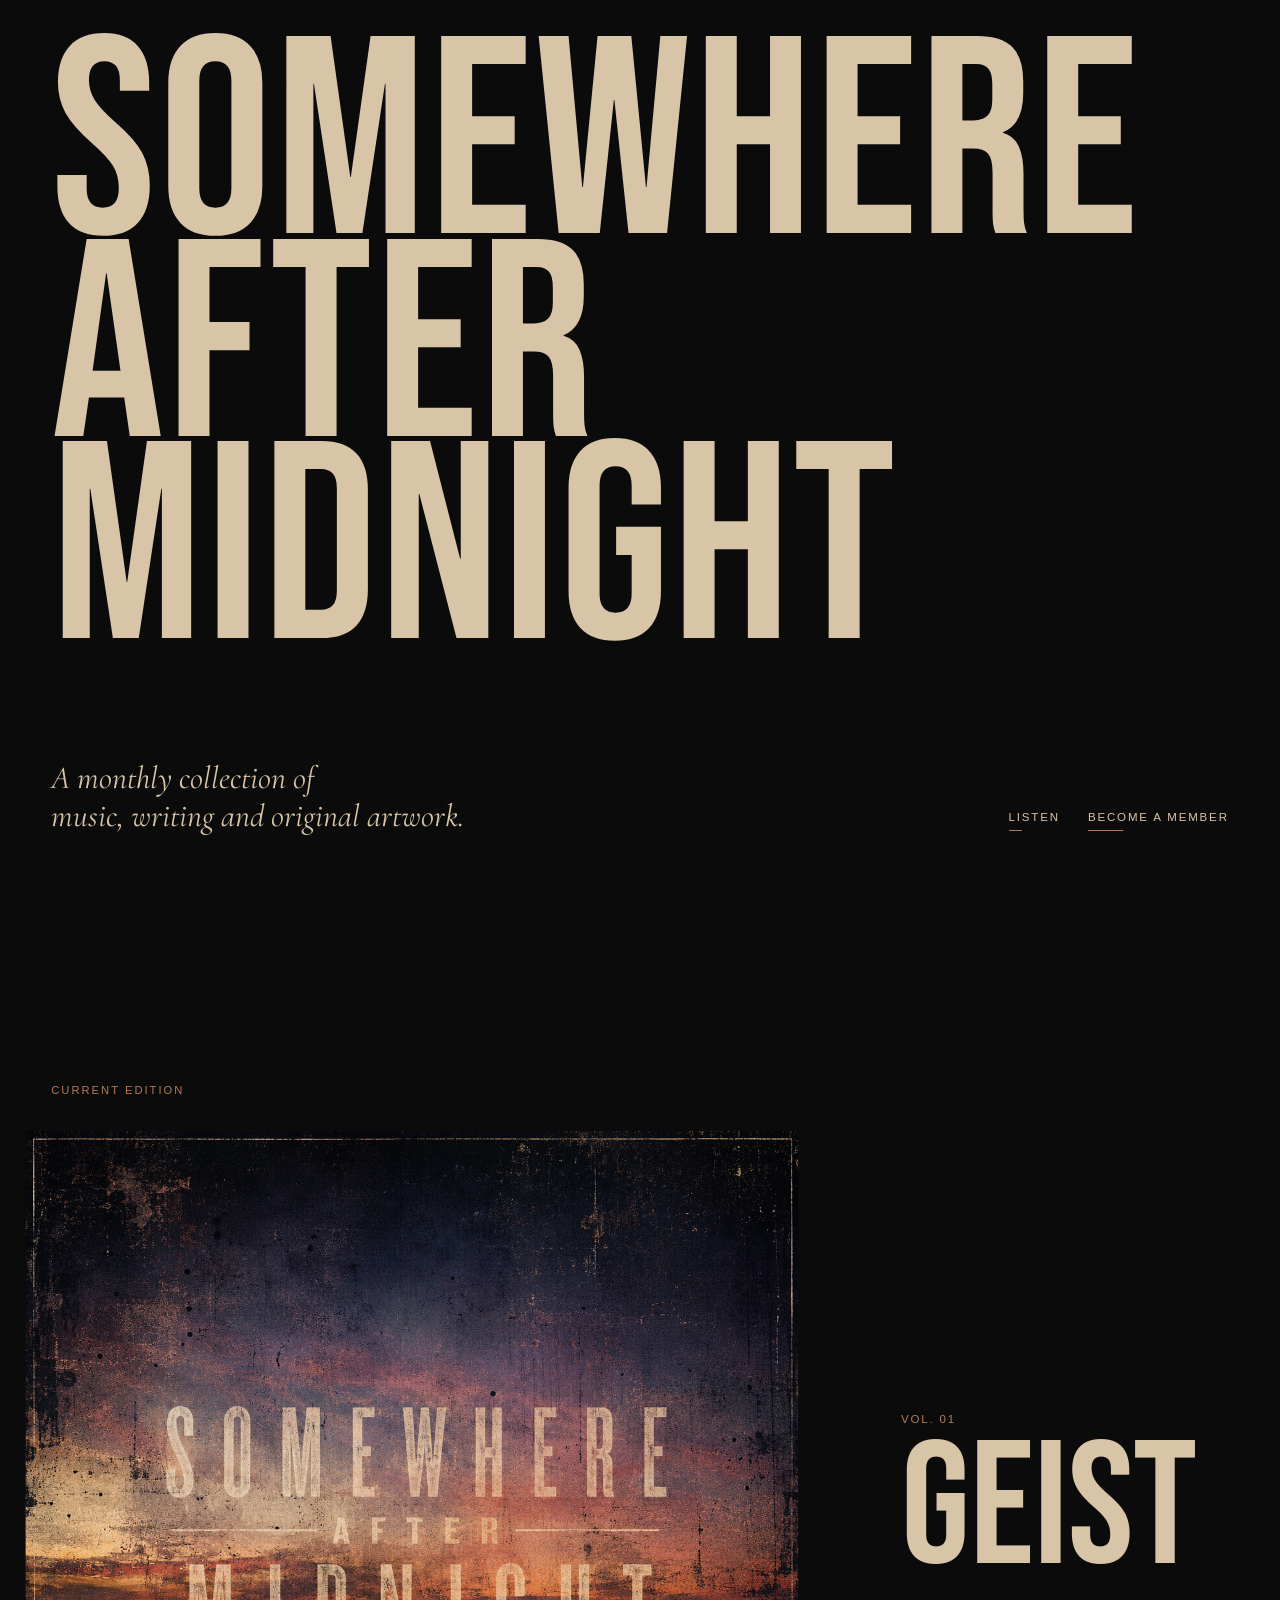
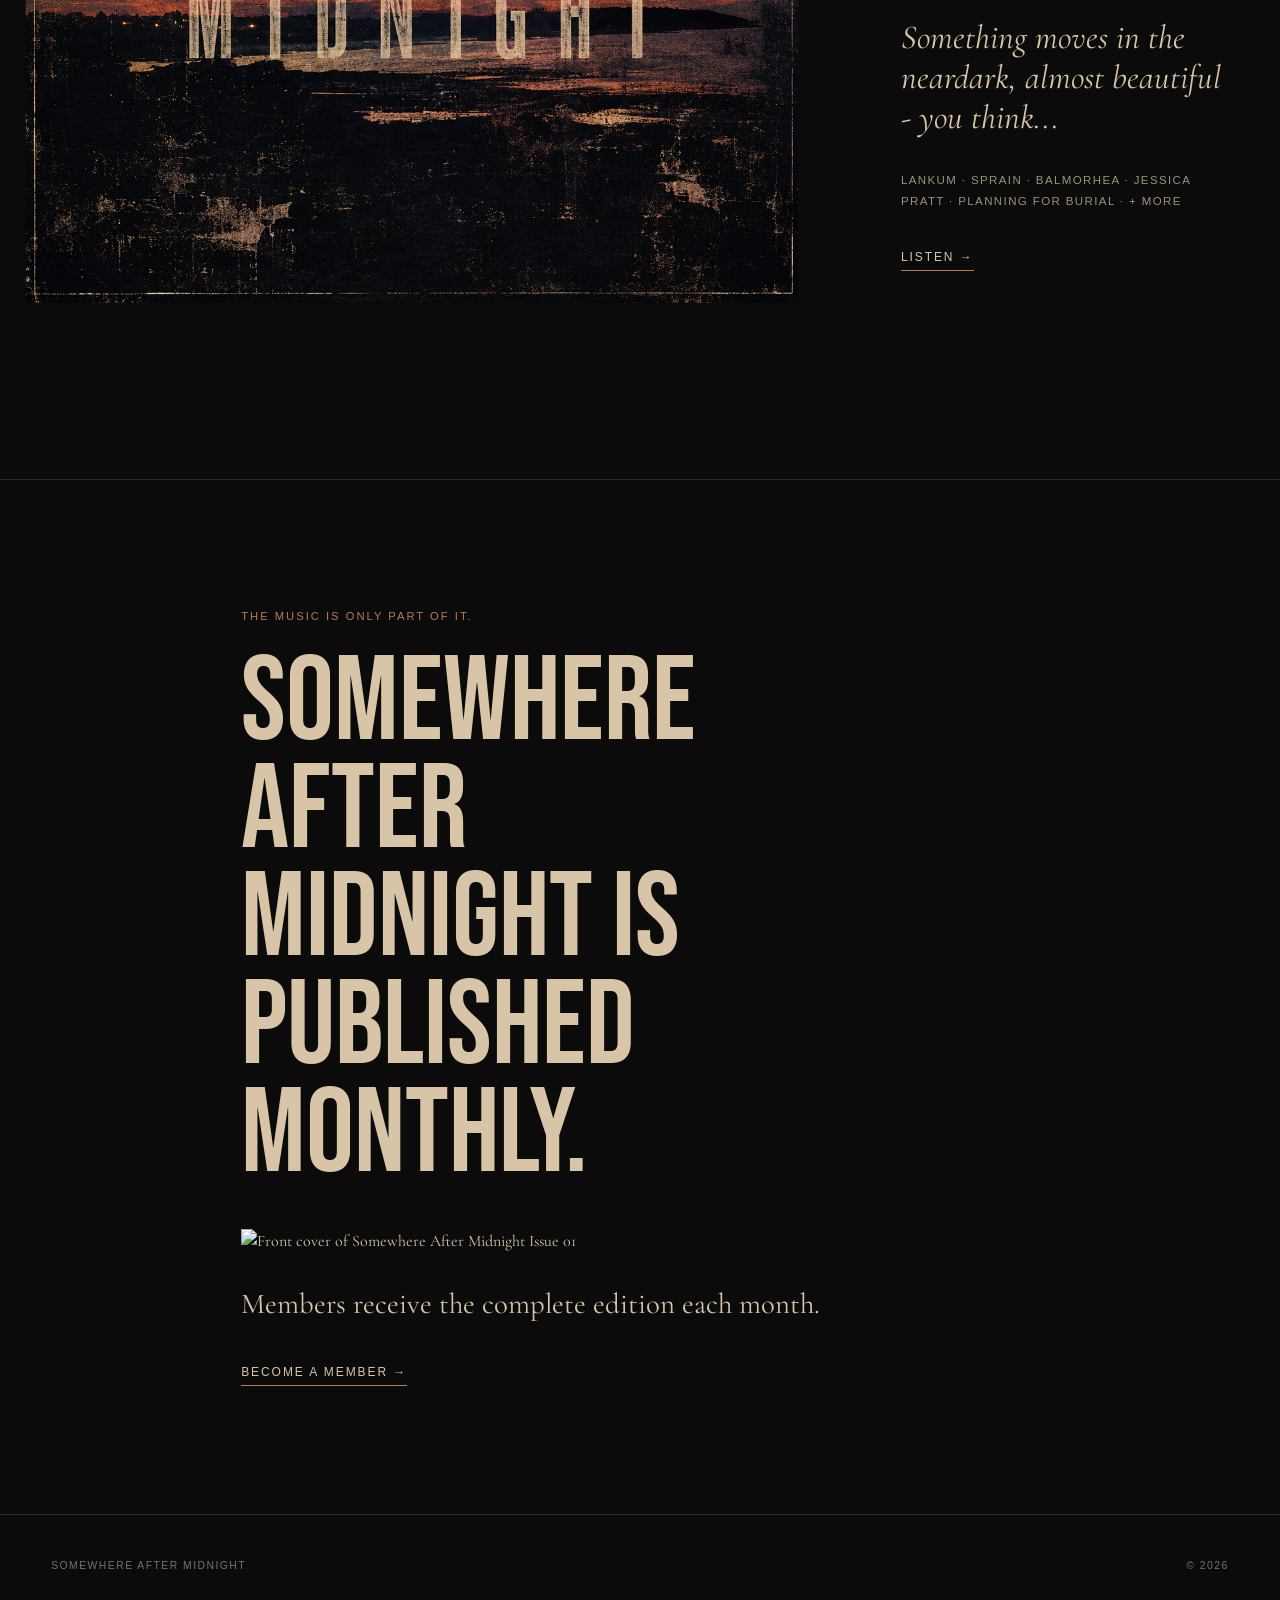
==== commit cb25a744: "Add files via upload" ====
--- a/index.html
+++ b/index.html
@@ -134,10 +134,12 @@
                     Somewhere After Midnight is published monthly.
                 </h2>
 
-                <p class="membership__copy">
-                    A curated collection of music accompanied by
-                    original artwork, writing and a physical edition.
-                </p>
+                <div class="membership__cover">
+    <img
+        src="assets/editions/01/cover.png"
+        alt="Front cover of Somewhere After Midnight Issue 01"
+    >
+</div>
 
                 <p class="membership__copy">
                     Members receive the complete edition each month.
@@ -146,7 +148,7 @@
                 <!-- Replace # with your Buy Me a Coffee membership URL -->
                 <a
                     class="text-link membership__link"
-                    href="https://buymeacoffee.com/somewhereaftermidnight"
+                    href="https://ko-fi.com/somewhereaftermidnight"
                     target="_blank"
                     rel="noopener noreferrer"
                 >
--- a/styles.css
+++ b/styles.css
@@ -282,6 +282,17 @@
     text-transform: uppercase;
 }
 
+.membership__cover {
+    margin-top: 2.5rem;
+    width: min(100%, 360px);
+}
+
+.membership__cover img {
+    display: block;
+    width: 100%;
+    height: auto;
+}
+
 .membership__copy {
     max-width: 38rem;
     margin: 2rem 0 0;
@@ -394,6 +405,14 @@
         font-size: clamp(5rem, 25vw, 8rem);
     }
 
+    @media (max-width: 480px) {
+
+    .membership__cover {
+        width: 100%;
+    }
+
+}
+
     .footer {
         flex-direction: column;
         gap: 0.4rem;
@@ -415,4 +434,286 @@
     *::after {
         transition: none !important;
     }
+}
+
+/* =========================================================
+   LISTEN GATEWAY
+========================================================= */
+
+.listen-page {
+    min-height: 100svh;
+    background: var(--ink);
+}
+
+.listen-gateway {
+    width: 100%;
+    min-height: 100svh;
+    max-width: var(--page-width);
+    margin: 0 auto;
+
+    display: grid;
+    align-items: center;
+
+    padding:
+        clamp(1.25rem, 4vw, 4rem)
+        var(--side-padding);
+
+    gap: clamp(2.5rem, 6vw, 7rem);
+}
+
+
+/* ARTWORK */
+
+.listen-gateway__artwork {
+    width: 100%;
+}
+
+.listen-gateway__artwork img {
+    width: 100%;
+    aspect-ratio: 1 / 1;
+    object-fit: cover;
+}
+
+
+/* CONTENT */
+
+.listen-gateway__content {
+    max-width: 36rem;
+}
+
+
+.listen-gateway__eyebrow,
+.listen-gateway__volume {
+    margin: 0;
+
+    font-family: var(--ui);
+    font-size: 0.68rem;
+
+    letter-spacing: 0.18em;
+    text-transform: uppercase;
+}
+
+
+.listen-gateway__eyebrow {
+    color: var(--copper);
+    margin-bottom: 2rem;
+}
+
+
+.listen-gateway__volume {
+    opacity: 0.65;
+    margin-bottom: 0.5rem;
+}
+
+
+.listen-gateway__title {
+    margin: 0;
+
+    font-family: var(--display);
+    font-weight: 400;
+
+    font-size: clamp(5rem, 20vw, 10rem);
+    line-height: 0.82;
+
+    text-transform: uppercase;
+}
+
+
+.listen-gateway__description {
+    margin: 2rem 0 0;
+
+    font-size: clamp(1.25rem, 2.4vw, 1.8rem);
+    line-height: 1.25;
+
+    font-style: italic;
+}
+
+
+.listen-gateway__prompt {
+    margin: 3rem 0 1rem;
+
+    font-family: var(--ui);
+    font-size: 0.68rem;
+
+    letter-spacing: 0.16em;
+    text-transform: uppercase;
+
+    color: var(--copper);
+}
+
+
+/* LISTENING CHOICES */
+
+.listen-gateway__links {
+    display: grid;
+    grid-template-columns: 1fr 1fr;
+    gap: 0.75rem;
+}
+
+
+.listen-choice {
+    display: block;
+
+    border: 1px solid rgba(216, 196, 167, 0.35);
+
+    padding: 0.95rem 1rem;
+
+    font-family: var(--ui);
+    font-size: 0.75rem;
+
+    letter-spacing: 0.15em;
+    text-transform: uppercase;
+
+    text-align: center;
+
+    transition:
+        border-color 180ms ease,
+        background-color 180ms ease;
+}
+
+
+.listen-choice::after {
+    display: none;
+}
+
+
+.listen-choice:hover,
+.listen-choice:focus-visible {
+    border-color: var(--copper);
+    background: rgba(181, 122, 89, 0.08);
+}
+
+
+/* REDIRECT MESSAGE */
+
+.listen-gateway__redirect {
+    margin: 2rem 0 0;
+
+    font-family: var(--ui);
+    font-size: 0.65rem;
+
+    letter-spacing: 0.08em;
+
+    opacity: 0.5;
+}
+
+
+/* HOME LINK */
+
+.listen-gateway__home {
+    display: inline-block;
+
+    margin-top: 2.5rem;
+
+    font-family: var(--ui);
+    font-size: 0.62rem;
+
+    letter-spacing: 0.14em;
+    text-transform: uppercase;
+
+    opacity: 0.55;
+}
+
+
+.listen-gateway__home:hover {
+    opacity: 1;
+}
+
+
+/* =========================================================
+   DESKTOP
+========================================================= */
+
+@media (min-width: 800px) {
+
+    .listen-gateway {
+        grid-template-columns:
+            minmax(0, 1.35fr)
+            minmax(300px, 0.65fr);
+    }
+
+}
+
+
+/* =========================================================
+   MOBILE
+========================================================= */
+
+@media (max-width: 799px) {
+
+    .listen-gateway {
+        display: flex;
+        flex-direction: column;
+
+        min-height: 100svh;
+
+        padding-top: 2rem;
+        padding-bottom: 3rem;
+
+        gap: 3rem;
+    }
+
+
+    /* Controls come first */
+
+    .listen-gateway__content {
+        order: 1;
+
+        width: 100%;
+        max-width: none;
+    }
+
+
+    /* Artwork becomes secondary */
+
+    .listen-gateway__artwork {
+        order: 2;
+
+        width: min(75vw, 320px);
+        margin: 0 auto;
+    }
+
+
+    .listen-gateway__eyebrow {
+        margin-bottom: 1.25rem;
+    }
+
+
+    .listen-gateway__title {
+        font-size: clamp(5rem, 24vw, 7rem);
+    }
+
+
+    .listen-gateway__description {
+        margin-top: 1.25rem;
+    }
+
+
+    .listen-gateway__prompt {
+        margin-top: 2rem;
+    }
+
+
+    .listen-gateway__redirect {
+        margin-top: 1.5rem;
+    }
+
+
+    .listen-gateway__home {
+        margin-top: 2rem;
+    }
+
+}
+
+
+/* =========================================================
+   VERY SMALL MOBILE
+========================================================= */
+
+@media (max-width: 420px) {
+
+    .listen-gateway__links {
+        grid-template-columns: 1fr;
+    }
+
 }
